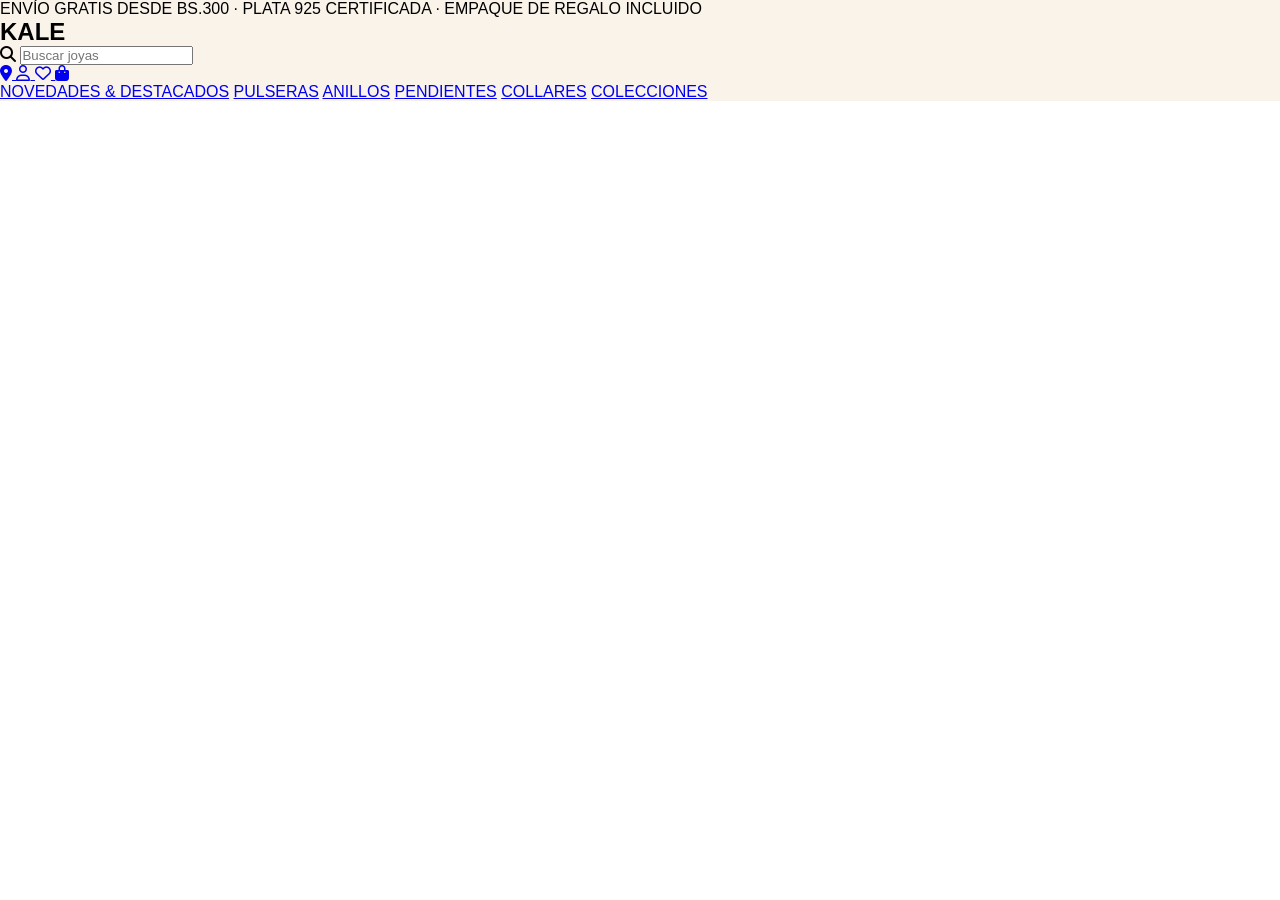
==== Index.html @ feca210a "Creacion de estructura inicial con sintasis BEM" ====
<!DOCTYPE html>
<html lang="es">
<head>
    <meta charset="UTF-8">
    <meta name="viewport" content="width=device-width, initial-scale=1.0">
    <title>KALE</title>

    <link rel="stylesheet" href="css/Kale.css">
    <link rel="stylesheet" href="https://cdnjs.cloudflare.com/ajax/libs/font-awesome/6.7.2/css/all.min.css">
    <!-- red de distribución que permite utilizar iconos de font awesome -->
</head>
<body>

<header class="header">

    <!-- bloque de anuncio -->
    <section class="header__anuncio">
        <p class="header__texto">
            ENVÍO GRATIS DESDE BS.300 · PLATA 925 CERTIFICADA · EMPAQUE DE REGALO INCLUIDO
        </p>
    </section>

    <!-- contenedor principal -->
    <section class="header__contenedor">

        <h1 class="header__logo">KALE</h1>

        <!-- buscador -->
        <search class="header__buscador">
            <i class="header__buscador-icono fa-solid fa-magnifying-glass"></i>
            <input class="header__campo" type="text" placeholder="Buscar joyas">
        </search>

        <!-- iconos de navegación -->
        <nav class="header__iconos">
            <a class="header__enlace" href="#" aria-label="Ubicación">
                <i class="fa-solid fa-location-dot"></i>
            </a>
            <a class="header__enlace" href="#" aria-label="Mi cuenta">
                <i class="fa-regular fa-user"></i>
            </a>
            <a class="header__enlace" href="#" aria-label="Favoritos">
                <i class="fa-regular fa-heart"></i>
            </a>
            <a class="header__enlace" href="#" aria-label="Bolsa">
                <i class="fa-solid fa-bag-shopping"></i>
            </a>
        </nav>

    </section>

    <!-- menú de navegación -->
    <nav class="header__menu">
        <a class="header__menu-enlace" href="#">NOVEDADES & DESTACADOS</a>
        <a class="header__menu-enlace" href="#">PULSERAS</a>
        <a class="header__menu-enlace" href="#">ANILLOS</a>
        <a class="header__menu-enlace" href="#">PENDIENTES</a>
        <a class="header__menu-enlace" href="#">COLLARES</a>
        <a class="header__menu-enlace" href="#">COLECCIONES</a>
    </nav>

</header>

<script src="js/main.js"></script>
</body>
</html>
---- css/Kale.css ----
/* paleta de colores y variables */
:root {
    --color-burdeos: #33131F;
    --color-vino: #521B2B;
    --color-marfil: #F9F3E9;
    --color-dorado: #CC9E4D;
    --color-texto: #573B43;
    --color-borde: #C9BDB3;
    --font-principal: Arial, sans-serif;
    --font-logo: Georgia, serif;
}

/* se aplica en toda la página */
* {
    margin: 0; /* espacio exterior entre elementos */
    padding: 0; /* espacio interior entre el contenido y el borde */
    box-sizing: border-box; /* para el tamaño de los elementos */
    font-family: var(--font-principal); 
}


.header {
    width: 100%; 
    background-color: var(--color-marfil); 
    position: sticky; /* mantiene el elemento fijo al desplazarse */
    top: 0; /* distancia desde la parte superior */
    z-index: 500; /* orden de superposición de los elementos */
}


.barra-anuncio {
    background-color: var(--color-burdeos);
    color: var(--color-dorado); /* color del texto */
    text-align: center; /* alineación del texto */
    padding: 10px;
    font-size: 10px; /* tamaño de letra */
    letter-spacing: 2px; /* separación entre letras */
}


.contenedor-header {
    max-width: 1200px; 
    margin: 0 auto;
    padding: 20px 40px;
    display: flex; /* pone los elementos en fila*/
    justify-content: space-between; /* distribución de los elementos */
    align-items: center; /* alineación vertical */
}

.logo {
    color: var(--color-burdeos);
    font-family: var(--font-logo);
    font-size: 32px;
    font-weight: normal; /* grosor de la letra */
    letter-spacing: 8px;
}


.buscador {
    display: flex;
    align-items: center;
    gap: 10px; /* separación entre elementos */
    width: 235px;
    border-bottom: 1px solid var(--color-borde); /* borde inferior */
    padding: 8px 0;
    color: var(--color-texto);
}


.buscador input {
    border: none; /* elimina el borde */
    outline: none; /* elimina el contorno de selección */
    background: transparent; /* fondo transparente */
    width: 100%;
    color: var(--color-texto);
    font-size: 12px;
}


.buscador input::placeholder {
    color: var(--color-texto);
}


.iconos {
    display: flex;
    align-items: center;
    gap: 20px;
}


.iconos a {
    text-decoration: none; /* decoración del texto */
    color: var(--color-burdeos);
    font-size: 17px;
    transition: 0.3s; /* duración del cambio de estilo */
}


.iconos a:hover {/* efecto al pasar el mouse */
    color: var(--color-dorado);
}


.menu {
    display: flex;
    justify-content: center;
    align-items: center;
    gap: 30px;
    padding: 15px;
}


.menu a {
    text-decoration: none;/* no subrayado */
    color: var(--color-texto);
    font-size: 11px;
    font-weight: bold;/* texto en negrilla */
    letter-spacing: 1px;
}


.menu a:hover {
    color: var(--color-dorado);
}
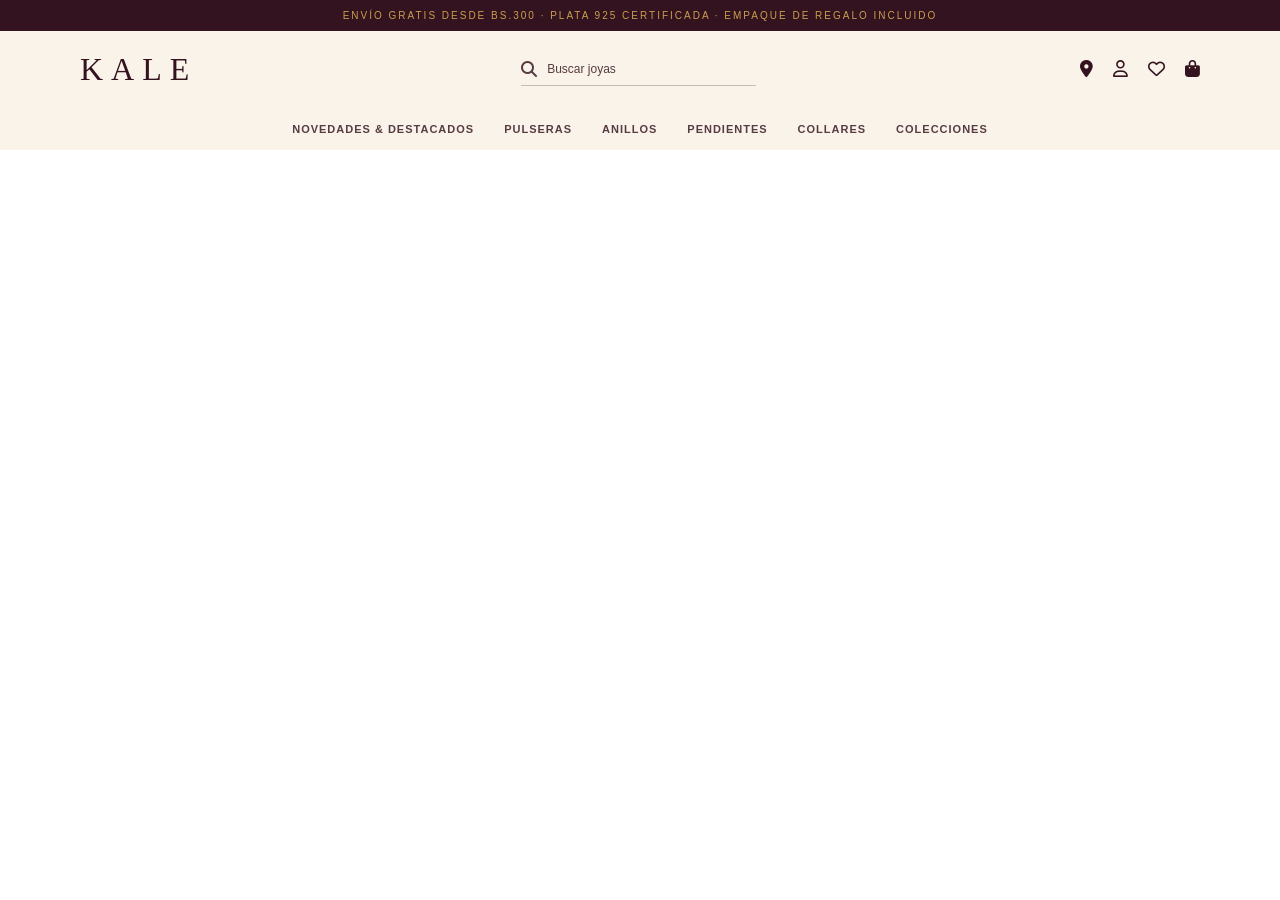
==== commit a10afdac: "Creacion de estructura inicial con sintaxis BEM" ====
--- a/Index.html
+++ b/Index.html
@@ -5,7 +5,7 @@
     <meta name="viewport" content="width=device-width, initial-scale=1.0">
     <title>KALE</title>
 
-    <link rel="stylesheet" href="css/Kale.css">
+    <link rel="stylesheet" href="css/Header.css">
     <link rel="stylesheet" href="https://cdnjs.cloudflare.com/ajax/libs/font-awesome/6.7.2/css/all.min.css">
     <!-- red de distribución que permite utilizar iconos de font awesome -->
 </head>
@@ -13,25 +13,24 @@
 
 <header class="header">
 
-    <!-- bloque de anuncio -->
     <section class="header__anuncio">
         <p class="header__texto">
             ENVÍO GRATIS DESDE BS.300 · PLATA 925 CERTIFICADA · EMPAQUE DE REGALO INCLUIDO
         </p>
     </section>
 
-    <!-- contenedor principal -->
+  
     <section class="header__contenedor">
 
         <h1 class="header__logo">KALE</h1>
 
-        <!-- buscador -->
+    
         <search class="header__buscador">
             <i class="header__buscador-icono fa-solid fa-magnifying-glass"></i>
             <input class="header__campo" type="text" placeholder="Buscar joyas">
         </search>
 
-        <!-- iconos de navegación -->
+      
         <nav class="header__iconos">
             <a class="header__enlace" href="#" aria-label="Ubicación">
                 <i class="fa-solid fa-location-dot"></i>
@@ -49,7 +48,7 @@
 
     </section>
 
-    <!-- menú de navegación -->
+    
     <nav class="header__menu">
         <a class="header__menu-enlace" href="#">NOVEDADES & DESTACADOS</a>
         <a class="header__menu-enlace" href="#">PULSERAS</a>
--- a/css/Header.css
+++ b/css/Header.css
@@ -0,0 +1,128 @@
+
+/* paleta de colores y variables */
+:root {
+    --color-burdeos: #33131F;
+    --color-vino: #521B2B;
+    --color-marfil: #F9F3E9;
+    --color-dorado: #CC9E4D;
+    --color-texto: #573B43;
+    --color-borde: #C9BDB3;
+    --font-principal: Arial, sans-serif;
+    --font-logo: Georgia, serif;
+}
+
+
+* {
+    margin: 0; /* espacio exterior */
+    padding: 0; /* espacio interior */
+    box-sizing: border-box; /* incluye padding y borde en el tamaño */
+    font-family: var(--font-principal); /* tipo de letra */
+}
+
+
+.header {
+    width: 100%; /* ancho del elemento */
+    background-color: var(--color-marfil); /* color de fondo */
+    position: sticky; /* mantiene el elemento fijo al desplazarse */
+    top: 0; /* distancia desde la parte superior */
+    z-index: 500; /* orden de superposición */
+}
+
+
+.header__anuncio {
+    background-color: var(--color-burdeos);
+    color: var(--color-dorado); /* color del texto */
+    text-align: center; /* alineación del texto */
+    padding: 10px;
+    font-size: 10px; /* tamaño de letra */
+    letter-spacing: 2px; /* separación entre letras */
+}
+
+
+.header__contenedor {
+    max-width: 1200px;
+    margin: 0 auto;
+    padding: 20px 40px;
+    display: flex; /* organiza los elementos en fila */
+    justify-content: space-between; /* distribución de elementos */
+    align-items: center; /* alineación vertical */
+}
+
+
+.header__logo {
+    color: var(--color-burdeos);
+    font-family: var(--font-logo);
+    font-size: 32px;
+    font-weight: normal; /* grosor de la letra */
+    letter-spacing: 8px;
+}
+
+
+.header__buscador {
+    display: flex;
+    align-items: center;
+    gap: 10px; /* separación entre elementos */
+    width: 235px;
+    border-bottom: 1px solid var(--color-borde); /* borde inferior */
+    padding: 8px 0;
+    color: var(--color-texto);
+}
+
+
+.header__campo {
+    border: none; /* elimina el borde */
+    outline: none; /* elimina el contorno */
+    background: transparent; /* fondo transparente */
+    width: 100%;
+    font-size: 12px;
+}
+
+.header__campo::placeholder {
+    color: var(--color-texto);
+}
+
+
+.header__buscador-icono {
+    color: var(--color-texto);
+}
+
+
+.header__iconos {
+    display: flex;
+    align-items: center;
+    gap: 20px;
+}
+
+.header__enlace {
+    text-decoration: none; /* elimina el subrayado */
+    color: var(--color-burdeos);
+    font-size: 17px;
+    transition: 0.3s; /* duración del cambio */
+}
+
+/* efecto al pasar el mouse */
+.header__enlace:hover {
+    color: var(--color-dorado);
+}
+
+
+.header__menu {
+    display: flex;
+    justify-content: center;
+    align-items: center;
+    gap: 30px;
+    padding: 15px;
+}
+
+/* enlaces del menú */
+.header__menu-enlace {
+    text-decoration: none; /* elimina el subrayado */
+    color: var(--color-texto);
+    font-size: 11px;
+    font-weight: bold; /* texto en negrilla */
+    letter-spacing: 1px;
+}
+
+.header__menu-enlace:hover {
+    color: var(--color-dorado);
+}
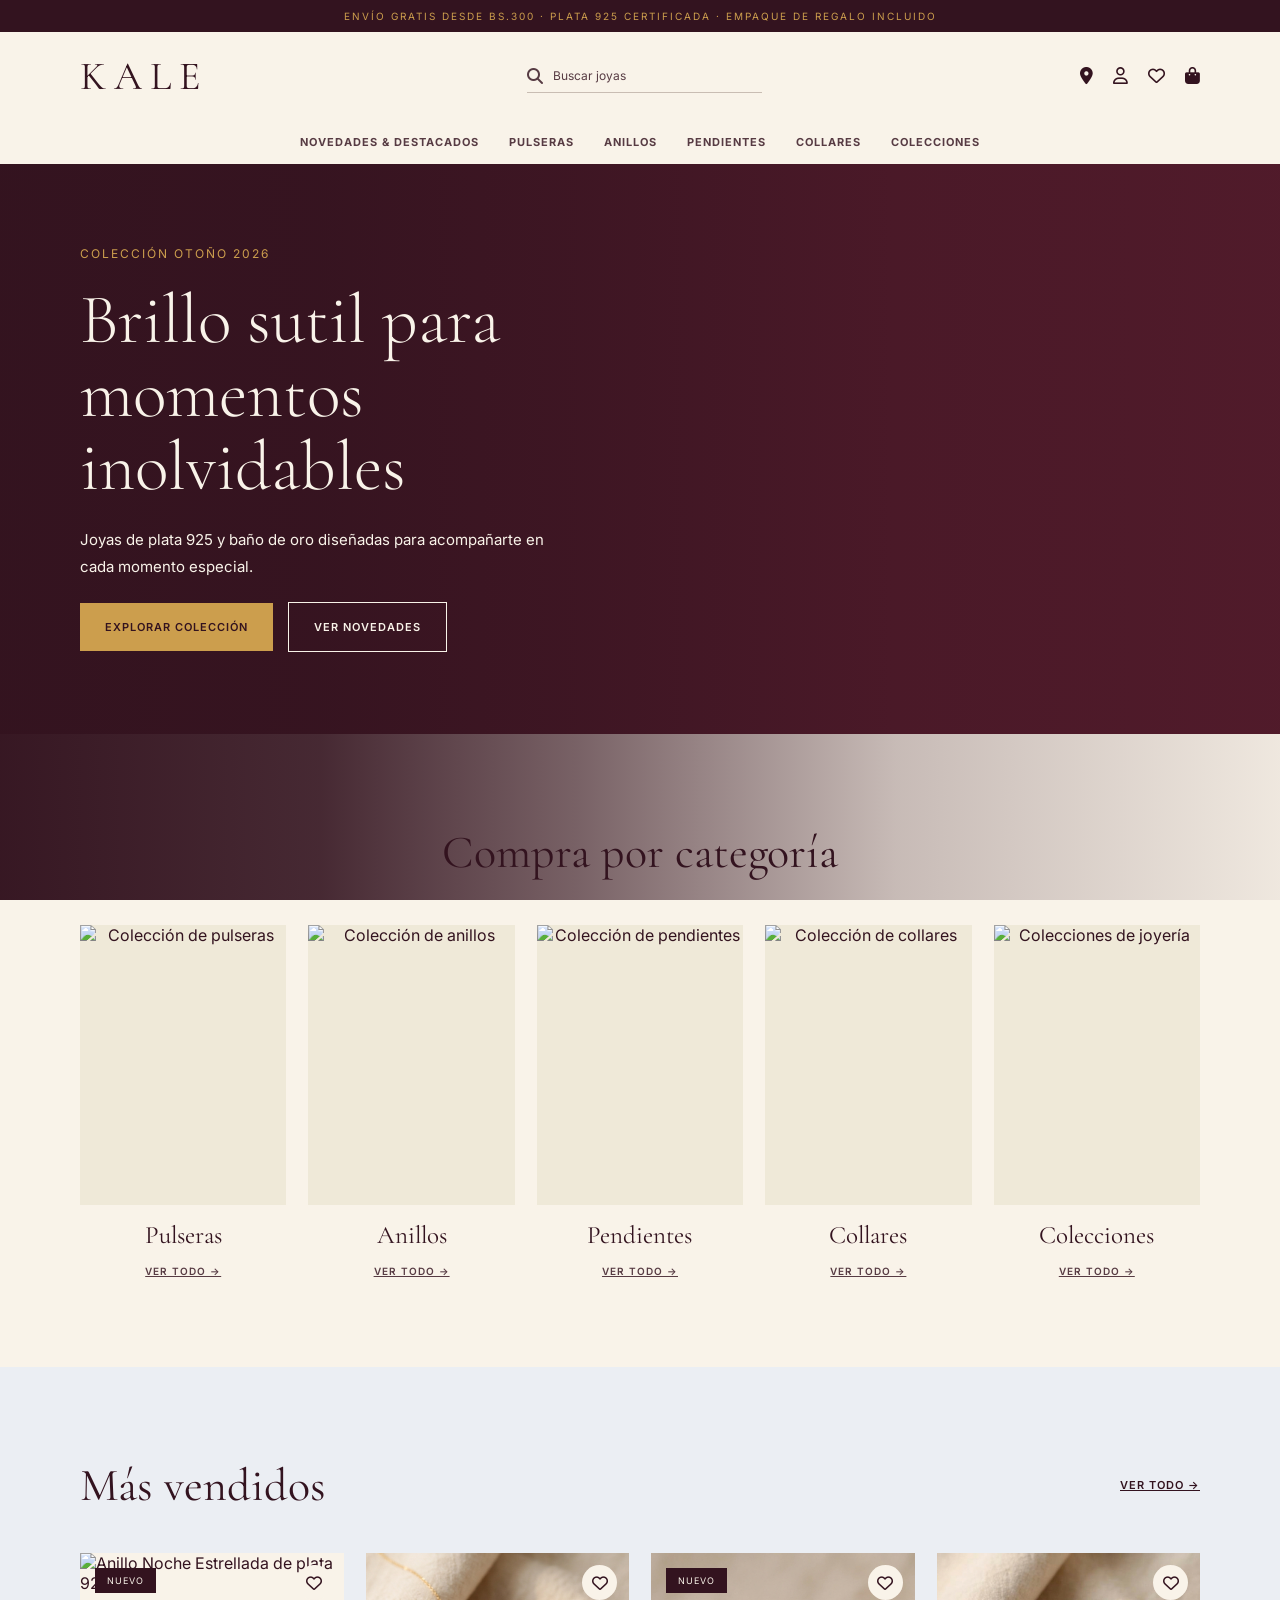
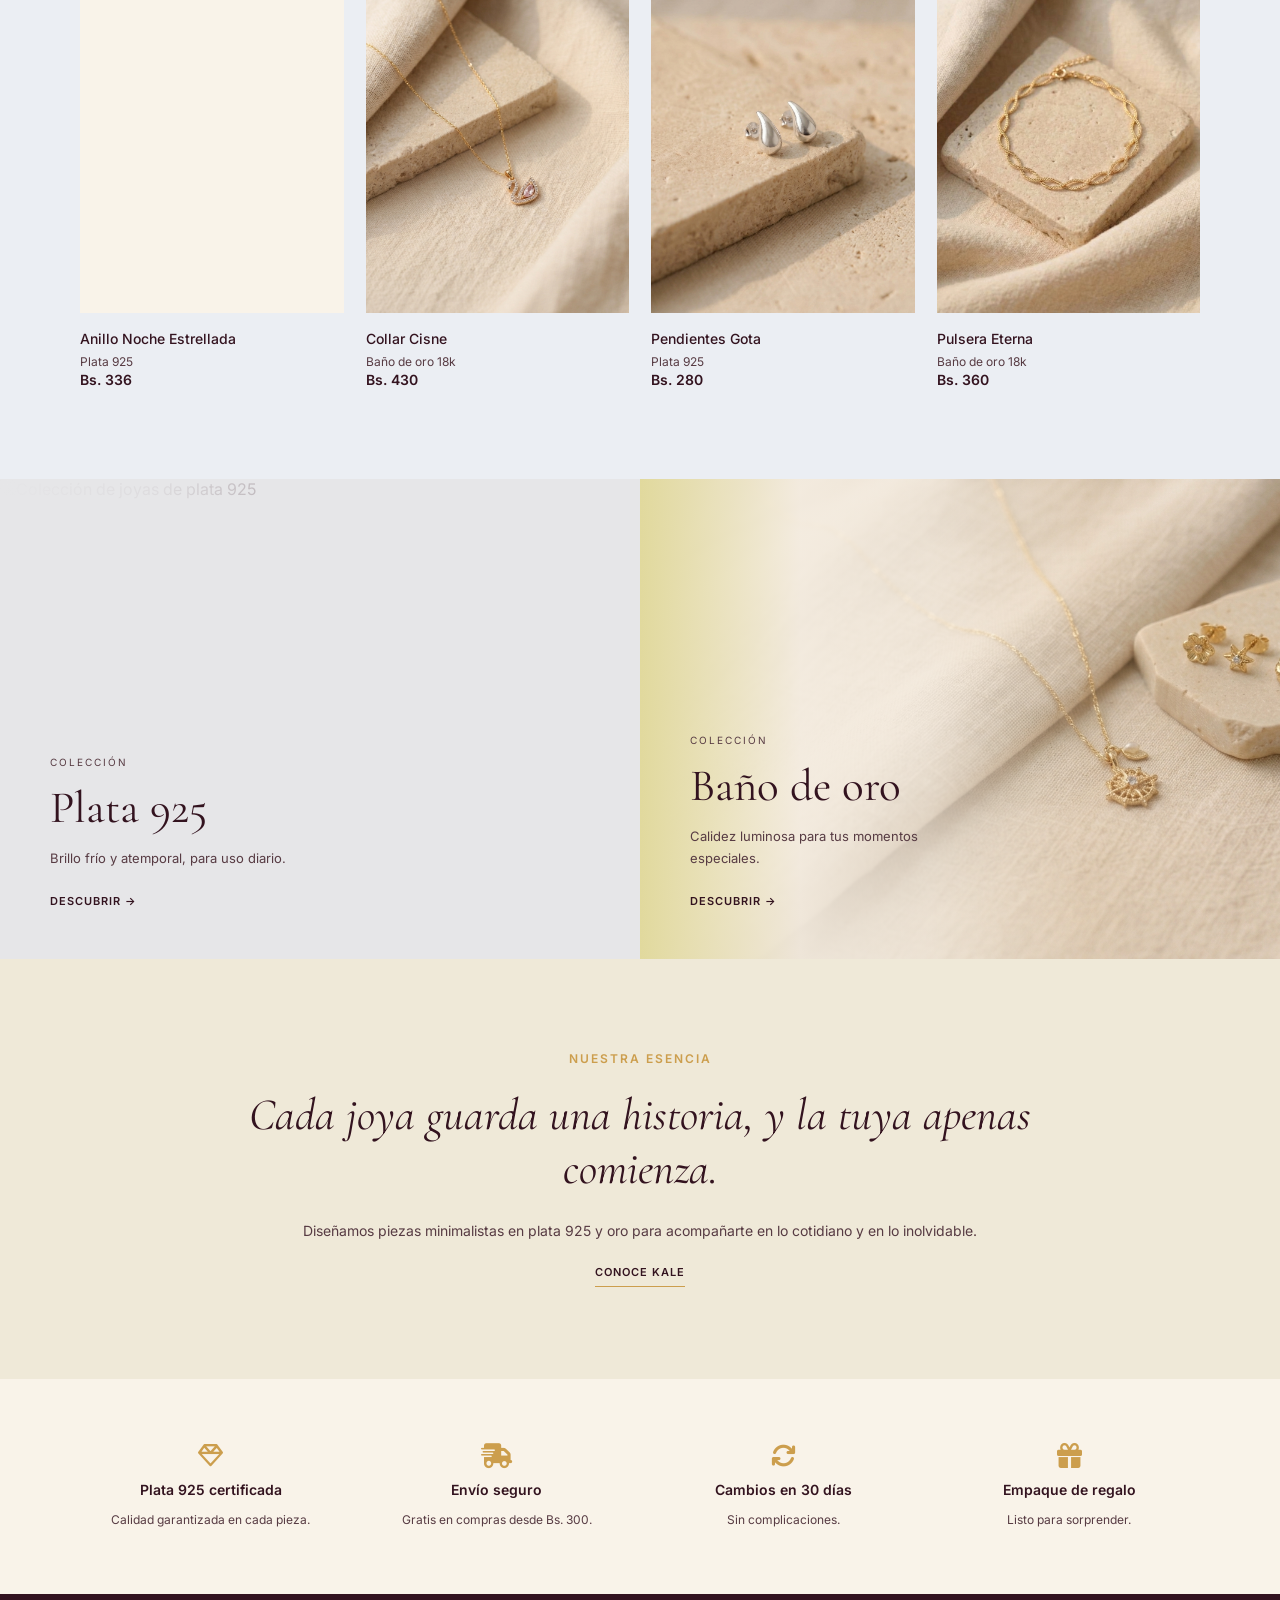
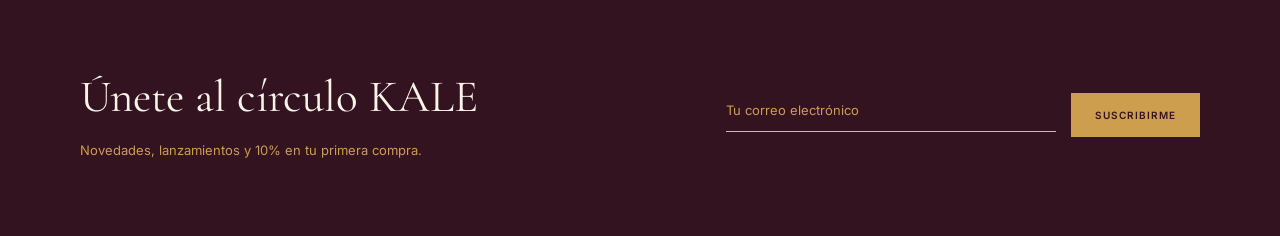
==== commit 56b919e3: "Creacion de estructura inicial" ====
--- a/Index.html
+++ b/Index.html
@@ -1,65 +1,378 @@
 <!DOCTYPE html>
 <html lang="es">
+
 <head>
     <meta charset="UTF-8">
     <meta name="viewport" content="width=device-width, initial-scale=1.0">
+    <meta name="description" content="KALE, joyería de plata 925 y baño de oro.">
     <title>KALE</title>
 
-    <link rel="stylesheet" href="css/Header.css">
+    <link rel="preconnect" href="https://fonts.googleapis.com">
+    <link rel="preconnect" href="https://fonts.gstatic.com" crossorigin>
+    <link href="https://fonts.googleapis.com/css2?family=Cormorant+Garamond:wght@300;400;500&family=Inter:wght@400;500;600&display=swap" rel="stylesheet">
+
     <link rel="stylesheet" href="https://cdnjs.cloudflare.com/ajax/libs/font-awesome/6.7.2/css/all.min.css">
-    <!-- red de distribución que permite utilizar iconos de font awesome -->
+
+    <link rel="stylesheet" href="css/Main.css">
 </head>
+
 <body>
 
-<header class="header">
-
-    <section class="header__anuncio">
-        <p class="header__texto">
-            ENVÍO GRATIS DESDE BS.300 · PLATA 925 CERTIFICADA · EMPAQUE DE REGALO INCLUIDO
-        </p>
-    </section>
-
-  
-    <section class="header__contenedor">
-
-        <h1 class="header__logo">KALE</h1>
-
-    
-        <search class="header__buscador">
-            <i class="header__buscador-icono fa-solid fa-magnifying-glass"></i>
-            <input class="header__campo" type="text" placeholder="Buscar joyas">
-        </search>
-
-      
-        <nav class="header__iconos">
-            <a class="header__enlace" href="#" aria-label="Ubicación">
-                <i class="fa-solid fa-location-dot"></i>
+    <header class="header">
+
+        <div class="header__anuncio" role="region" aria-label="Promociones y envío">
+            <p class="header__texto">
+                ENVÍO GRATIS DESDE BS.300 · PLATA 925 CERTIFICADA · EMPAQUE DE REGALO INCLUIDO
+            </p>
+        </div>
+
+        <div class="header__contenedor">
+
+            <h1 class="header__logo">KALE</h1>
+
+            <search class="header__buscador">
+                <i class="header__buscador-icono fa-solid fa-magnifying-glass" aria-hidden="true"></i>
+                <input
+                    class="header__campo"
+                    type="search"
+                    placeholder="Buscar joyas"
+                    aria-label="Buscar joyas">
+            </search>
+
+            <nav class="header__iconos" aria-label="Accesos de usuario">
+
+                <a class="header__enlace" href="#" aria-label="Ubicación">
+                    <i class="fa-solid fa-location-dot" aria-hidden="true"></i>
+                </a>
+
+                <a class="header__enlace" href="#" aria-label="Mi cuenta">
+                    <i class="fa-regular fa-user" aria-hidden="true"></i>
+                </a>
+
+                <a class="header__enlace" href="#" aria-label="Favoritos">
+                    <i class="fa-regular fa-heart" aria-hidden="true"></i>
+                </a>
+
+                <a class="header__enlace" href="#" aria-label="Carrito de compras">
+                    <i class="fa-solid fa-bag-shopping" aria-hidden="true"></i>
+                </a>
+
+            </nav>
+
+        </div>
+
+        <nav class="header__menu" aria-label="Categorías de productos">
+
+            <a class="header__menu-enlace" href="#productos">NOVEDADES & DESTACADOS</a>
+            <a class="header__menu-enlace" href="#categorias">PULSERAS</a>
+            <a class="header__menu-enlace" href="#categorias">ANILLOS</a>
+            <a class="header__menu-enlace" href="#categorias">PENDIENTES</a>
+            <a class="header__menu-enlace" href="#categorias">COLLARES</a>
+            <a class="header__menu-enlace" href="#colecciones">COLECCIONES</a>
+
+        </nav>
+
+    </header>
+
+
+   
+    <main class="main">
+
+        <!-- banner principal -->
+        <section class="hero" aria-labelledby="hero-titulo">
+
+            <div class="hero__contenido">
+                <p class="hero__etiqueta">COLECCIÓN OTOÑO 2026</p>
+                <h2 class="hero__titulo" id="hero-titulo">
+                    Brillo sutil para momentos inolvidables
+                </h2>
+                <p class="hero__descripcion">
+                    Joyas de plata 925 y baño de oro diseñadas para acompañarte
+                    en cada momento especial.
+                </p>
+                <div class="hero__botones">
+                    <a class="hero__boton" href="#productos">
+                        EXPLORAR COLECCIÓN
+                    </a>
+                    <a class="hero__boton hero__boton--secundario" href="#productos">
+                        VER NOVEDADES
+                    </a>
+                </div>
+            </div>
+
+            <figure class="hero__figura">
+                <video class="hero__video" autoplay muted loop playsinline aria-label="Video promocional de joyas KALE">
+                    <source src="img/videoprin.mp4" type="video/mp4">
+                    Tu navegador no admite videos.
+                </video>
+            </figure>
+
+        </section>
+
+        <div class="hero__fondo" aria-hidden="true"></div>
+
+
+        <!-- categorías -->
+        <section class="categorias" id="categorias" aria-labelledby="categorias-titulo">
+            <header class="categorias__encabezado">
+                <h2 class="categorias__titulo" id="categorias-titulo">Compra por categoría</h2>
+            </header>
+
+            <div class="categorias__lista">
+
+                <article class="categorias__tarjeta">
+                    <figure class="categorias__imagen">
+                        <img src="img/manilla.jpg" alt="Colección de pulseras">
+                    </figure>
+                    <h3 class="categorias__nombre">Pulseras</h3>
+                    <a class="categorias__enlace" href="#productos">VER TODO →</a>
+                </article>
+
+                <article class="categorias__tarjeta">
+                    <figure class="categorias__imagen">
+                        <img src="img/anillo.jpg" alt="Colección de anillos">
+                    </figure>
+                    <h3 class="categorias__nombre">Anillos</h3>
+                    <a class="categorias__enlace" href="#productos">VER TODO →</a>
+                </article>
+
+                <article class="categorias__tarjeta">
+                    <figure class="categorias__imagen">
+                        <img src="img/pendiente.jpg" alt="Colección de pendientes">
+                    </figure>
+                    <h3 class="categorias__nombre">Pendientes</h3>
+                    <a class="categorias__enlace" href="#productos">VER TODO →</a>
+                </article>
+
+                <article class="categorias__tarjeta">
+                    <figure class="categorias__imagen">
+                        <img src="img/collares.jpg" alt="Colección de collares">
+                    </figure>
+                    <h3 class="categorias__nombre">Collares</h3>
+                    <a class="categorias__enlace" href="#productos">VER TODO →</a>
+                </article>
+
+                <article class="categorias__tarjeta">
+                    <figure class="categorias__imagen">
+                        <img src="img/coleccion.jpg" alt="Colecciones de joyería">
+                    </figure>
+                    <h3 class="categorias__nombre">Colecciones</h3>
+                    <a class="categorias__enlace" href="#colecciones">VER TODO →</a>
+                </article>
+
+            </div>
+        </section>
+
+
+        <!-- productos más vendidos -->
+        <section class="productos" id="productos" aria-labelledby="productos-titulo">
+
+            <header class="productos__encabezado">
+                <h2 class="productos__titulo" id="productos-titulo">Más vendidos</h2>
+                <a class="productos__enlace" href="#productos">VER TODO →</a>
+            </header>
+
+            <div class="productos__lista">
+
+                <article class="productos__tarjeta">
+
+                    <figure class="productos__imagen">
+                        <span class="productos__etiqueta">NUEVO</span>
+                        <button class="productos__favorito" type="button" aria-label="Agregar Anillo Noche Estrellada a favoritos">
+                            <i class="fa-regular fa-heart" aria-hidden="true"></i>
+                        </button>
+                        <img src="img/anillo noche estrellada.jpg" alt="Anillo Noche Estrellada de plata 925">
+                    </figure>
+
+                    <h3 class="productos__nombre">Anillo Noche Estrellada</h3>
+                    <p class="productos__detalle">Plata 925</p>
+                    <data class="productos__precio" value="336">Bs. 336</data>
+
+                </article>
+
+                <article class="productos__tarjeta">
+
+                    <figure class="productos__imagen">
+                        <button class="productos__favorito" type="button" aria-label="Agregar Collar Cisne a favoritos">
+                            <i class="fa-regular fa-heart" aria-hidden="true"></i>
+                        </button>
+                        <img src="img/collar-cisne.jpg" alt="Collar Cisne con baño de oro 18k">
+                    </figure>
+
+                    <h3 class="productos__nombre">Collar Cisne</h3>
+                    <p class="productos__detalle">Baño de oro 18k</p>
+                    <data class="productos__precio" value="430">Bs. 430</data>
+
+                </article>
+
+                <article class="productos__tarjeta">
+
+                    <figure class="productos__imagen">
+                        <span class="productos__etiqueta">NUEVO</span>
+                        <button class="productos__favorito" type="button" aria-label="Agregar Pendientes Gota a favoritos">
+                            <i class="fa-regular fa-heart" aria-hidden="true"></i>
+                        </button>
+                        <img src="img/pendiente-gota.jpg" alt="Pendientes Gota de plata 925">
+                    </figure>
+
+                    <h3 class="productos__nombre">Pendientes Gota</h3>
+                    <p class="productos__detalle">Plata 925</p>
+                    <data class="productos__precio" value="280">Bs. 280</data>
+
+                </article>
+
+                <article class="productos__tarjeta">
+
+                    <figure class="productos__imagen">
+                        <button class="productos__favorito" type="button" aria-label="Agregar Pulsera Eterna a favoritos">
+                            <i class="fa-regular fa-heart" aria-hidden="true"></i>
+                        </button>
+                        <img src="img/manilla-eterna.jpg" alt="Pulsera Eterna con baño de oro 18k">
+                    </figure>
+
+                    <h3 class="productos__nombre">Pulsera Eterna</h3>
+                    <p class="productos__detalle">Baño de oro 18k</p>
+                    <data class="productos__precio" value="360">Bs. 360</data>
+
+                </article>
+
+            </div>
+
+        </section>
+
+
+        <!-- colecciones -->
+        <section class="colecciones" id="colecciones" aria-label="Colecciones destacadas">
+
+            <article class="colecciones__tarjeta colecciones__tarjeta--plata">
+
+                <figure class="colecciones__imagen">
+                    <img src="img/plata1.jpg" alt="Colección de joyas de plata 925">
+                </figure>
+
+                <div class="colecciones__contenido">
+                    <p class="colecciones__etiqueta">COLECCIÓN</p>
+                    <h3 class="colecciones__titulo">Plata 925</h3>
+                    <p class="colecciones__descripcion">
+                        Brillo frío y atemporal, para uso diario.
+                    </p>
+                    <a href="#productos" class="colecciones__enlace">DESCUBRIR →</a>
+                </div>
+
+            </article>
+
+            <article class="colecciones__tarjeta colecciones__tarjeta--oro">
+
+                <figure class="colecciones__imagen">
+                    <img src="img/oro.jpg" alt="Colección de joyas con baño de oro">
+                </figure>
+
+                <div class="colecciones__contenido">
+                    <p class="colecciones__etiqueta">COLECCIÓN</p>
+                    <h3 class="colecciones__titulo">Baño de oro</h3>
+                    <p class="colecciones__descripcion">
+                        Calidez luminosa para tus momentos especiales.
+                    </p>
+                    <a href="#productos" class="colecciones__enlace">DESCUBRIR →</a>
+                </div>
+
+            </article>
+
+        </section>
+
+
+        <!-- historia de la marca -->
+        <section class="historia" aria-labelledby="historia-titulo">
+
+            <p class="historia__etiqueta">NUESTRA ESENCIA</p>
+
+            <h2 class="historia__titulo" id="historia-titulo">
+                Cada joya guarda una historia, y la tuya apenas comienza.
+            </h2>
+
+            <p class="historia__descripcion">
+                Diseñamos piezas minimalistas en plata 925 y oro para acompañarte
+                en lo cotidiano y en lo inolvidable.
+            </p>
+
+            <a class="historia__enlace" href="#categorias">
+                CONOCE KALE
             </a>
-            <a class="header__enlace" href="#" aria-label="Mi cuenta">
-                <i class="fa-regular fa-user"></i>
-            </a>
-            <a class="header__enlace" href="#" aria-label="Favoritos">
-                <i class="fa-regular fa-heart"></i>
-            </a>
-            <a class="header__enlace" href="#" aria-label="Bolsa">
-                <i class="fa-solid fa-bag-shopping"></i>
-            </a>
-        </nav>
-
-    </section>
-
-    
-    <nav class="header__menu">
-        <a class="header__menu-enlace" href="#">NOVEDADES & DESTACADOS</a>
-        <a class="header__menu-enlace" href="#">PULSERAS</a>
-        <a class="header__menu-enlace" href="#">ANILLOS</a>
-        <a class="header__menu-enlace" href="#">PENDIENTES</a>
-        <a class="header__menu-enlace" href="#">COLLARES</a>
-        <a class="header__menu-enlace" href="#">COLECCIONES</a>
-    </nav>
-
-</header>
-
-<script src="js/main.js"></script>
-</body>
-</html>
+
+        </section>
+
+
+        <!-- beneficios de compra -->
+        <section class="beneficios" aria-label="Beneficios de compra">
+
+            <article class="beneficios__tarjeta">
+                <i class="beneficios__icono fa-regular fa-gem" aria-hidden="true"></i>
+                <h3 class="beneficios__titulo">Plata 925 certificada</h3>
+                <p class="beneficios__descripcion">
+                    Calidad garantizada en cada pieza.
+                </p>
+            </article>
+
+            <article class="beneficios__tarjeta">
+                <i class="beneficios__icono fa-solid fa-truck-fast" aria-hidden="true"></i>
+                <h3 class="beneficios__titulo">Envío seguro</h3>
+                <p class="beneficios__descripcion">
+                    Gratis en compras desde Bs. 300.
+                </p>
+            </article>
+
+            <article class="beneficios__tarjeta">
+                <i class="beneficios__icono fa-solid fa-arrows-rotate" aria-hidden="true"></i>
+                <h3 class="beneficios__titulo">Cambios en 30 días</h3>
+                <p class="beneficios__descripcion">
+                    Sin complicaciones.
+                </p>
+            </article>
+
+            <article class="beneficios__tarjeta">
+                <i class="beneficios__icono fa-solid fa-gift" aria-hidden="true"></i>
+                <h3 class="beneficios__titulo">Empaque de regalo</h3>
+                <p class="beneficios__descripcion">
+                    Listo para sorprender.
+                </p>
+            </article>
+
+        </section>
+
+
+        <!-- suscripción -->
+        <section class="suscripcion" aria-labelledby="suscripcion-titulo">
+
+            <div class="suscripcion__contenido">
+                <h2 class="suscripcion__titulo" id="suscripcion-titulo">Únete al círculo KALE</h2>
+                <p class="suscripcion__descripcion">
+                    Novedades, lanzamientos y 10% en tu primera compra.
+                </p>
+            </div>
+
+            <form class="suscripcion__formulario">
+
+                <label class="suscripcion__campo">
+                    <span class="suscripcion__campo-texto">Correo electrónico</span>
+                    <input
+                        class="suscripcion__input"
+                        type="email"
+                        name="correo"
+                        placeholder="Tu correo electrónico"
+                        required>
+                </label>
+
+                <button class="suscripcion__boton" type="submit">
+                    SUSCRIBIRME
+                </button>
+
+            </form>
+
+        </section>
+
+    </main>
+
+    <script src="js/main.js"></script>
+
+    </body>
+    </html>
--- a/css/Main.css
+++ b/css/Main.css
@@ -0,0 +1,48 @@
+
+
+@import url("Header.css");
+@import url("Body.css");
+
+/* paleta de colores y variables */
+:root {
+    --color-burdeos: #33131F;
+    --color-vino: #521B2B;
+    --color-marfil: #F9F3E9;
+    --color-dorado: #CC9E4D;
+    --color-texto: #573B43;
+    --color-borde: #C9BDB3;
+    --color-fondo-productos: #EBEEF3;
+    --color-fondo-plata: #E6E6E8;
+    --color-fondo-oro: #E8CF86;
+    --color-fondo-historia: #EFE9D8;
+
+    --font-principal: "Inter", sans-serif;
+    --font-logo: "Cormorant Garamond", serif;
+}
+
+
+* {
+    margin: 0;
+    padding: 0;
+    box-sizing: border-box;
+    font-family: var(--font-principal);
+}
+
+html {
+    scroll-behavior: smooth;
+}
+
+body {
+    width: 100%;
+    background-color: var(--color-marfil);
+    color: var(--color-burdeos);
+}
+
+button, input {
+    font: inherit;
+}
+
+img {
+    display: block;
+    max-width: 100%;
+}
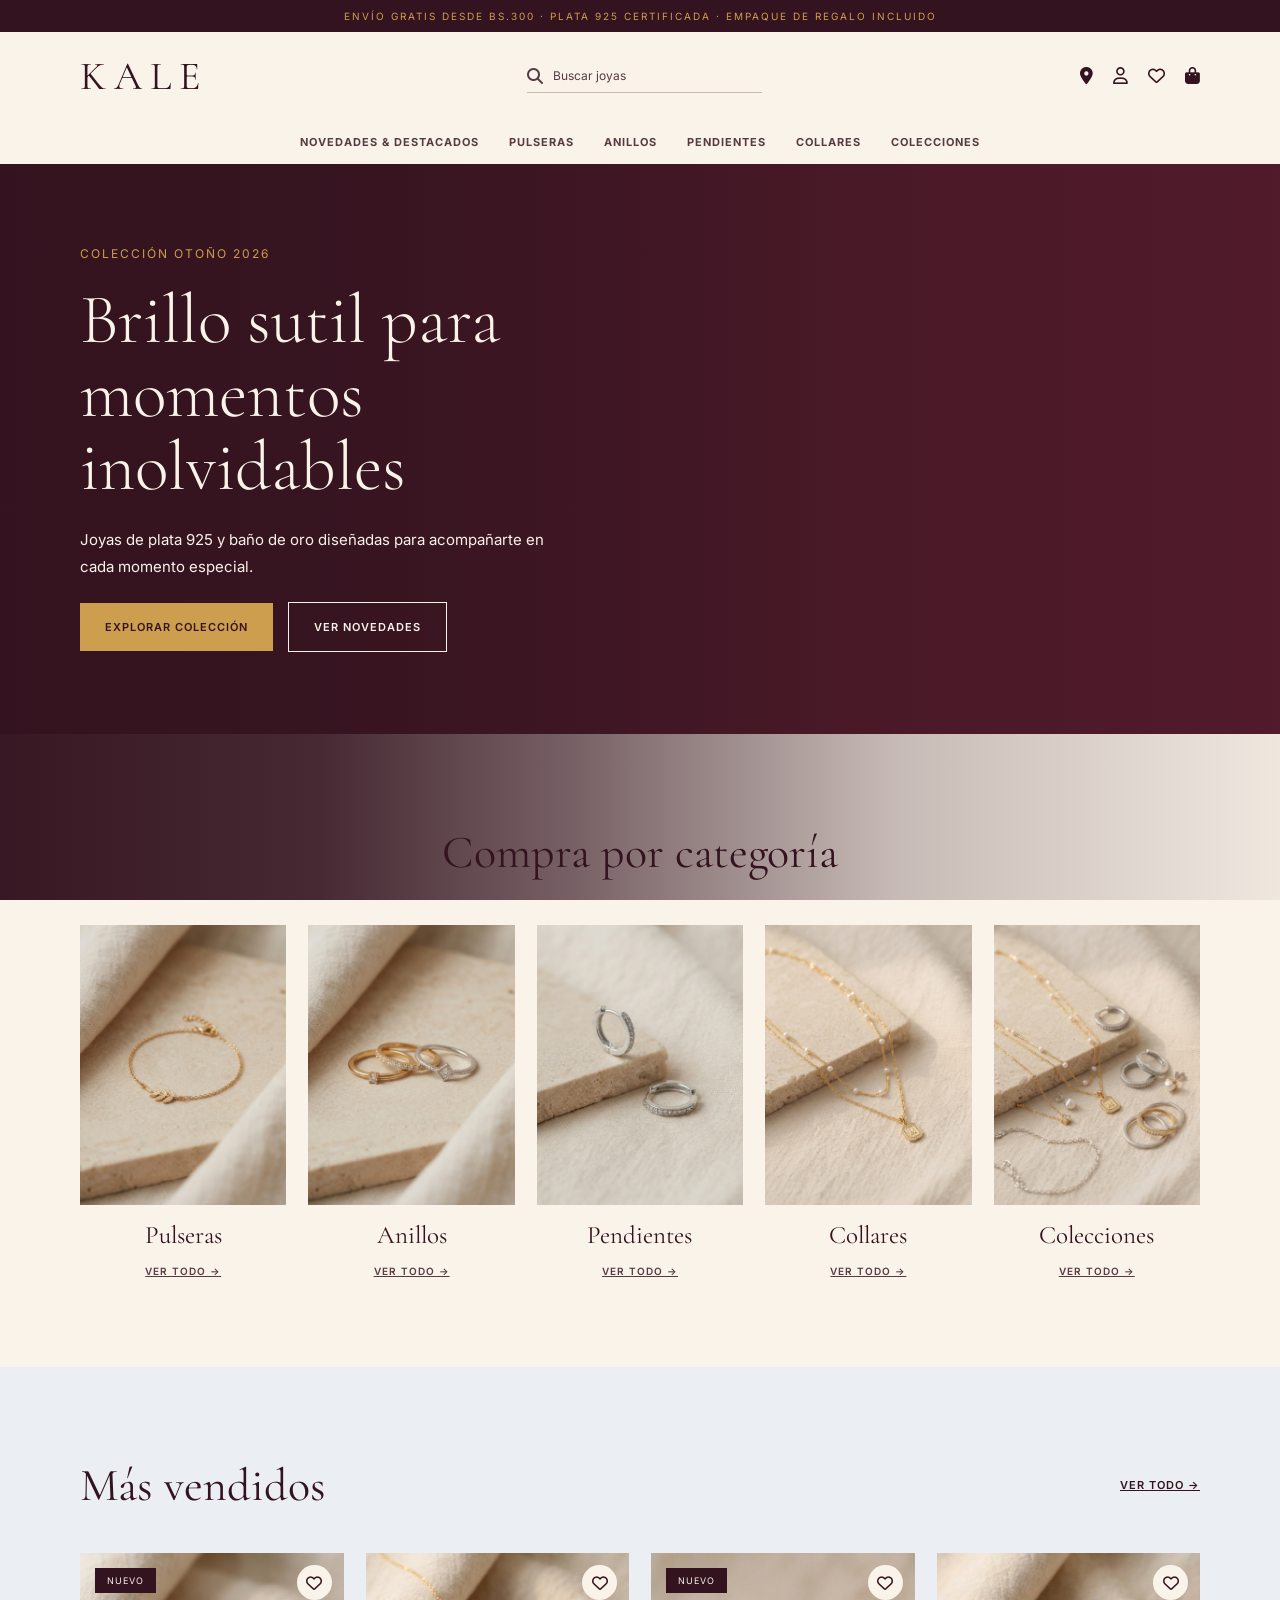
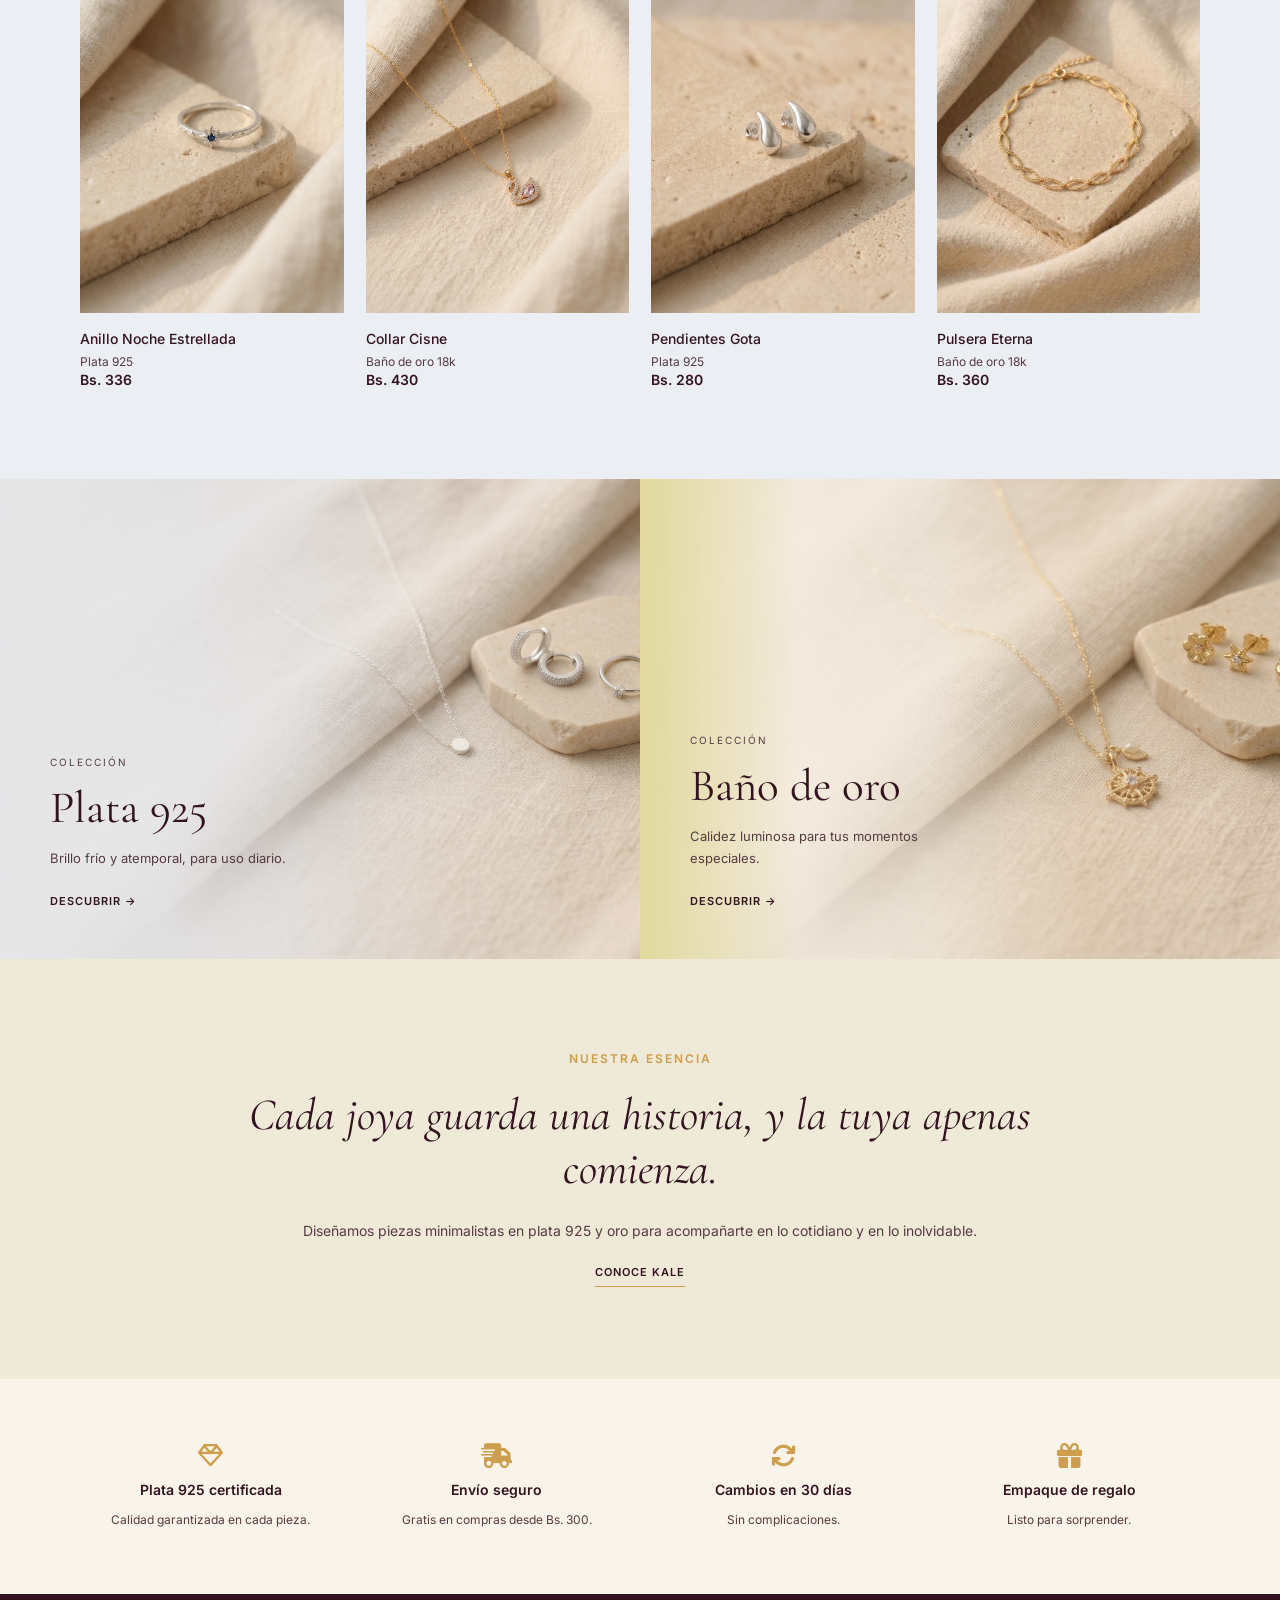
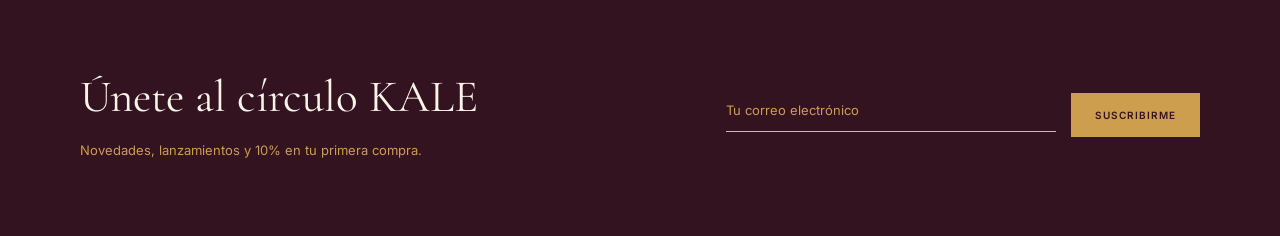
==== commit 493136a7: "Creacion de estructura inicial" ====
--- a/Index.html
+++ b/Index.html
@@ -19,24 +19,18 @@
 <body>
 
     <header class="header">
-
-        <div class="header__anuncio" role="region" aria-label="Promociones y envío">
+        <section class="header__anuncio" role="region" aria-label="Promociones y envío">
             <p class="header__texto">
                 ENVÍO GRATIS DESDE BS.300 · PLATA 925 CERTIFICADA · EMPAQUE DE REGALO INCLUIDO
             </p>
-        </div>
-
-        <div class="header__contenedor">
-
+        </section>
+
+        <section class="header__contenedor">
             <h1 class="header__logo">KALE</h1>
 
             <search class="header__buscador">
                 <i class="header__buscador-icono fa-solid fa-magnifying-glass" aria-hidden="true"></i>
-                <input
-                    class="header__campo"
-                    type="search"
-                    placeholder="Buscar joyas"
-                    aria-label="Buscar joyas">
+                <input class="header__campo" type="search"  placeholder="Buscar joyas" aria-label="Buscar joyas">
             </search>
 
             <nav class="header__iconos" aria-label="Accesos de usuario">
@@ -56,10 +50,8 @@
                 <a class="header__enlace" href="#" aria-label="Carrito de compras">
                     <i class="fa-solid fa-bag-shopping" aria-hidden="true"></i>
                 </a>
-
             </nav>
-
-        </div>
+        </section>
 
         <nav class="header__menu" aria-label="Categorías de productos">
 
@@ -69,9 +61,7 @@
             <a class="header__menu-enlace" href="#categorias">PENDIENTES</a>
             <a class="header__menu-enlace" href="#categorias">COLLARES</a>
             <a class="header__menu-enlace" href="#colecciones">COLECCIONES</a>
-
         </nav>
-
     </header>
 
 
@@ -122,7 +112,7 @@
 
                 <article class="categorias__tarjeta">
                     <figure class="categorias__imagen">
-                        <img src="img/manilla.jpg" alt="Colección de pulseras">
+                        <img src="img/categoria-manilla.jpg" alt="Colección de pulseras">
                     </figure>
                     <h3 class="categorias__nombre">Pulseras</h3>
                     <a class="categorias__enlace" href="#productos">VER TODO →</a>
@@ -130,7 +120,7 @@
 
                 <article class="categorias__tarjeta">
                     <figure class="categorias__imagen">
-                        <img src="img/anillo.jpg" alt="Colección de anillos">
+                        <img src="img/categoria-anillo.jpg" alt="Colección de anillos">
                     </figure>
                     <h3 class="categorias__nombre">Anillos</h3>
                     <a class="categorias__enlace" href="#productos">VER TODO →</a>
@@ -138,7 +128,7 @@
 
                 <article class="categorias__tarjeta">
                     <figure class="categorias__imagen">
-                        <img src="img/pendiente.jpg" alt="Colección de pendientes">
+                        <img src="img/categoria-pendiente.jpg" alt="Colección de pendientes">
                     </figure>
                     <h3 class="categorias__nombre">Pendientes</h3>
                     <a class="categorias__enlace" href="#productos">VER TODO →</a>
@@ -146,7 +136,7 @@
 
                 <article class="categorias__tarjeta">
                     <figure class="categorias__imagen">
-                        <img src="img/collares.jpg" alt="Colección de collares">
+                        <img src="img/categoria-collares.jpg" alt="Colección de collares">
                     </figure>
                     <h3 class="categorias__nombre">Collares</h3>
                     <a class="categorias__enlace" href="#productos">VER TODO →</a>
@@ -154,7 +144,7 @@
 
                 <article class="categorias__tarjeta">
                     <figure class="categorias__imagen">
-                        <img src="img/coleccion.jpg" alt="Colecciones de joyería">
+                        <img src="img/categoria-coleccion.jpg" alt="Colecciones de joyería">
                     </figure>
                     <h3 class="categorias__nombre">Colecciones</h3>
                     <a class="categorias__enlace" href="#colecciones">VER TODO →</a>
@@ -181,7 +171,7 @@
                         <button class="productos__favorito" type="button" aria-label="Agregar Anillo Noche Estrellada a favoritos">
                             <i class="fa-regular fa-heart" aria-hidden="true"></i>
                         </button>
-                        <img src="img/anillo noche estrellada.jpg" alt="Anillo Noche Estrellada de plata 925">
+                        <img src="img/anillo-noche-estrellada.jpg" alt="Anillo Noche Estrellada de plata 925">
                     </figure>
 
                     <h3 class="productos__nombre">Anillo Noche Estrellada</h3>
@@ -247,7 +237,7 @@
             <article class="colecciones__tarjeta colecciones__tarjeta--plata">
 
                 <figure class="colecciones__imagen">
-                    <img src="img/plata1.jpg" alt="Colección de joyas de plata 925">
+                    <img src="img/plata.jpg" alt="Colección de joyas de plata 925">
                 </figure>
 
                 <div class="colecciones__contenido">
